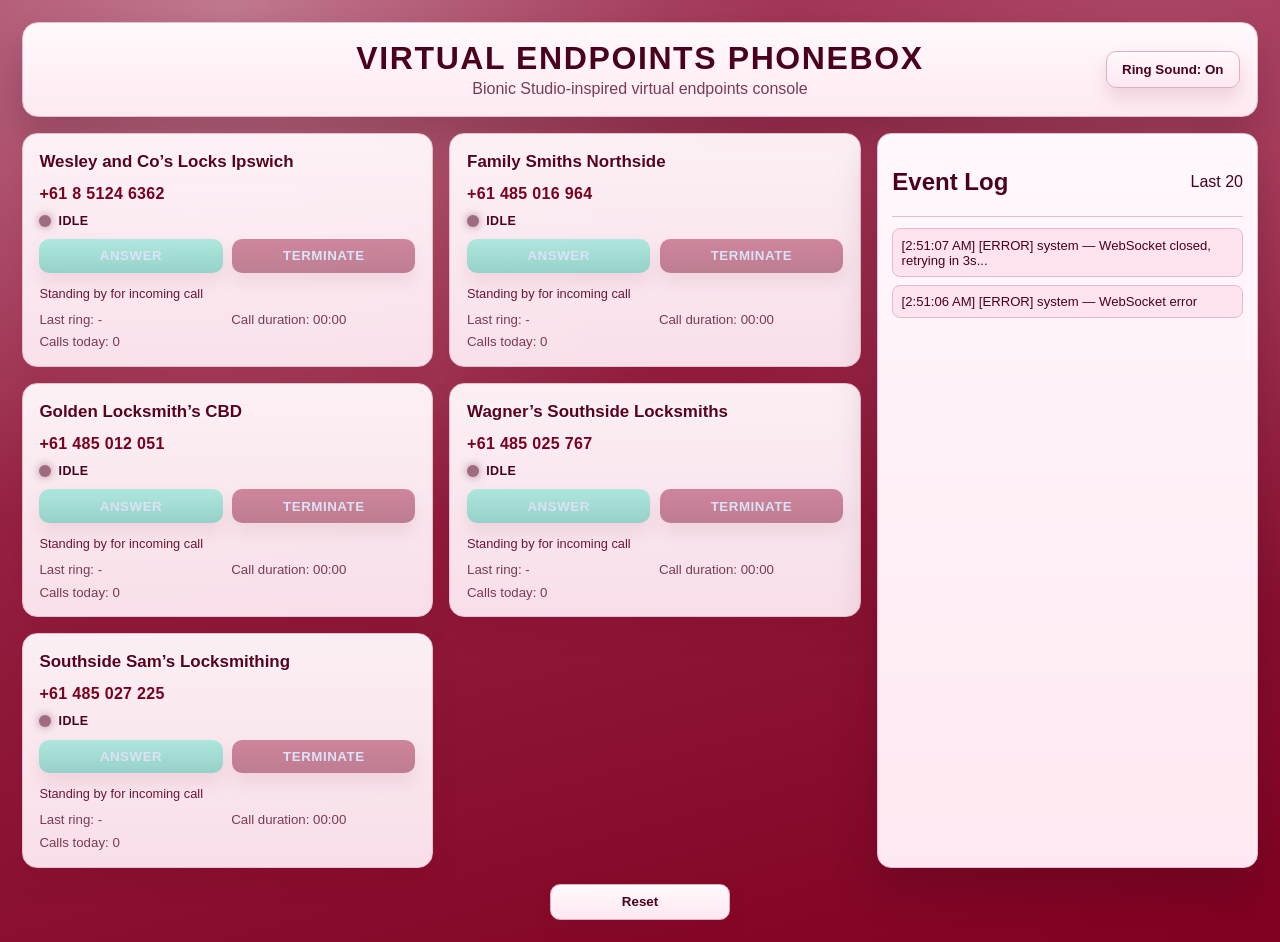
==== index.html @ b6687b48 "Add files via upload" ====
<!doctype html>
<html lang="en">
  <head>
    <meta charset="UTF-8" />
    <meta name="viewport" content="width=device-width, initial-scale=1.0" />
    <title>Virtual Endpoints Phonebox</title>
    <link rel="stylesheet" href="styles.css" />
  </head>
  <body>
    <div class="app-shell">
      <header class="topbar">
        <div class="title-wrap">
          <h1>Virtual Endpoints Phonebox</h1>
          <p class="subtitle">Bionic Studio-inspired virtual endpoints console</p>
        </div>
        <div class="topbar-controls">
          <button id="muteToggle" class="control-btn" aria-pressed="false">Ring Sound: On</button>
        </div>
      </header>

      <main>
        <section>
          <div id="endpointGrid" class="endpoint-grid" aria-live="polite"></div>
        </section>

        <aside class="event-panel">
          <div class="event-panel-header">
            <h2>Event Log</h2>
            <span>Last 20</span>
          </div>
          <ul id="eventLog" class="event-log"></ul>
        </aside>
      </main>

      <div class="footer-actions">
        <button id="resetBtn" class="reset-btn">Reset</button>
      </div>
    </div>

    <audio id="ringAudio" preload="auto" loop>
      <source src="https://actions.google.com/sounds/v1/alarms/phone_alerts_and_rings.ogg" type="audio/ogg" />
    </audio>

    <script src="app.js"></script>
  </body>
</html>
---- styles.css ----
:root {
  --bg: #800020;
  --bg-glow: #a4375a;
  --panel: rgba(255, 235, 244, 0.94);
  --panel-hi: rgba(255, 246, 250, 0.97);
  --panel-soft: #ffe3ee;
  --text: #4a001f;
  --muted: #7a3b55;
  --accent: #7a001f;
  --idle: #9f6b80;
  --ringing: #cf2238;
  --answered: #168f73;
  --completed: #3a6dcc;
  --error: #b81d3d;
  --border: #e3bfd0;
  --baby-blue: #b8dcff;
  --deep-shadow: 0 20px 40px rgba(57, 6, 25, 0.28);
}

* {
  box-sizing: border-box;
}

body {
  margin: 0;
  font-family: 'Inter', 'Segoe UI', Roboto, Helvetica, Arial, sans-serif;
  background:
    radial-gradient(circle at 18% 0%, rgba(255, 255, 255, 0.34), transparent 40%),
    radial-gradient(circle at 92% 10%, rgba(255, 205, 224, 0.2), transparent 36%),
    linear-gradient(165deg, var(--bg-glow), var(--bg));
  color: var(--text);
  min-height: 100vh;
}

.app-shell {
  max-width: 1320px;
  margin: 0 auto;
  padding: 1.35rem;
}

.topbar {
  display: grid;
  grid-template-columns: 1fr auto 1fr;
  align-items: center;
  gap: 1rem;
  padding: 1.1rem;
  background: linear-gradient(180deg, #fff9fc, #ffeaf2);
  border: 1px solid var(--border);
  border-radius: 16px;
  box-shadow: var(--deep-shadow);
}

.title-wrap {
  grid-column: 2;
  text-align: center;
}

h1 {
  margin: 0;
  letter-spacing: 0.05em;
  text-transform: uppercase;
}

.subtitle {
  margin: 0.2rem 0 0;
  color: var(--muted);
}

.topbar-controls {
  grid-column: 3;
  justify-self: end;
  display: flex;
  align-items: center;
}

.control-btn,
.reset-btn {
  background: linear-gradient(180deg, #fff9fc, #ffe7f1);
  color: var(--text);
  border: 1px solid #dcb1c3;
  border-radius: 10px;
  padding: 0.62rem 0.96rem;
  font-weight: 700;
  cursor: pointer;
  box-shadow: 0 10px 18px rgba(122, 0, 31, 0.12);
}

.control-btn:hover,
.reset-btn:hover {
  border-color: var(--accent);
}

main {
  margin-top: 1rem;
  display: grid;
  grid-template-columns: minmax(0, 2.2fr) minmax(300px, 1fr);
  gap: 1rem;
}

.endpoint-grid {
  display: grid;
  grid-template-columns: repeat(auto-fit, minmax(300px, 1fr));
  gap: 1rem;
}

.tile {
  border: 1px solid var(--border);
  background: linear-gradient(180deg, var(--panel-hi), var(--panel));
  border-radius: 15px;
  padding: 1.05rem;
  min-height: 220px;
  display: flex;
  flex-direction: column;
  gap: 0.7rem;
  transition: transform 0.2s ease, box-shadow 0.25s ease, border-color 0.2s ease;
  box-shadow: 0 14px 26px rgba(122, 0, 31, 0.14);
}

.tile:hover {
  transform: translateY(-3px);
  border-color: #cb8da8;
  box-shadow: 0 18px 30px rgba(122, 0, 31, 0.2);
}

.tile.ringing {
  border-color: var(--ringing);
  box-shadow: 0 0 0 2px rgba(207, 34, 56, 0.2), 0 0 20px rgba(207, 34, 56, 0.35);
}

.business {
  font-size: 1.06rem;
  font-weight: 800;
  line-height: 1.35;
  color: #5b001f;
  text-shadow: 0 1px 0 #fff, 0 0 8px rgba(255, 255, 255, 0.9);
}

.number {
  color: var(--accent);
  letter-spacing: 0.02em;
  font-weight: 700;
}

.status-row {
  display: flex;
  align-items: center;
  justify-content: space-between;
  gap: 0.5rem;
}

.status-chip {
  display: inline-flex;
  align-items: center;
  gap: 0.45rem;
  font-weight: 800;
  letter-spacing: 0.03em;
  text-transform: uppercase;
  font-size: 0.78rem;
}

.signal-icon {
  width: 12px;
  height: 12px;
  border-radius: 999px;
  background: var(--idle);
  box-shadow: 0 0 8px rgba(159, 107, 128, 0.8);
}

.status-ringing .signal-icon {
  background: var(--ringing);
  box-shadow: 0 0 10px rgba(207, 34, 56, 0.95);
  animation: beaconFlash 0.8s ease-in-out infinite;
}

.status-answered .signal-icon {
  background: var(--answered);
  box-shadow: 0 0 10px rgba(22, 143, 115, 0.9);
}

.status-completed .signal-icon,
.status-hanging_up .signal-icon {
  background: var(--completed);
  box-shadow: 0 0 9px rgba(58, 109, 204, 0.86);
}

.status-error .signal-icon {
  background: var(--error);
  box-shadow: 0 0 10px rgba(184, 29, 61, 0.95);
}

@keyframes beaconFlash {
  0%,
  100% { transform: scale(1); opacity: 1; }
  50% { transform: scale(1.25); opacity: 0.45; }
}

.actions-row {
  display: flex;
  gap: 0.6rem;
}

.action-btn {
  flex: 1;
  border: 0;
  border-radius: 10px;
  padding: 0.58rem 0.75rem;
  font-weight: 800;
  text-transform: uppercase;
  letter-spacing: 0.04em;
  cursor: pointer;
  color: var(--baby-blue);
  box-shadow: 0 10px 16px rgba(122, 0, 31, 0.16);
}

.answer-btn {
  background: linear-gradient(180deg, #52e6c8, #1fb99d);
}

.hangup-btn {
  background: linear-gradient(180deg, #9b0f39, #750024);
}

.action-btn:disabled {
  opacity: 0.45;
  cursor: not-allowed;
}

.meta {
  margin-top: auto;
  display: grid;
  grid-template-columns: 1fr 1fr;
  gap: 0.48rem;
  color: var(--muted);
  font-size: 0.83rem;
}

.action-hint {
  margin-top: 0.1rem;
  font-size: 0.8rem;
  color: #6d1737;
}

.event-panel {
  background: linear-gradient(180deg, #fff8fc, #ffe8f1);
  border: 1px solid var(--border);
  border-radius: 14px;
  padding: 0.9rem;
  min-height: 430px;
  box-shadow: var(--deep-shadow);
}

.event-panel-header {
  display: flex;
  justify-content: space-between;
  align-items: center;
  border-bottom: 1px solid var(--border);
  margin-bottom: 0.7rem;
}

.event-log {
  list-style: none;
  margin: 0;
  padding: 0;
  display: flex;
  flex-direction: column;
  gap: 0.48rem;
  max-height: 67vh;
  overflow: auto;
}

.event-log li {
  background: var(--panel-soft);
  border: 1px solid #e3bbcd;
  border-radius: 8px;
  padding: 0.52rem;
  font-size: 0.82rem;
}

.footer-actions {
  margin-top: 1rem;
  display: flex;
  justify-content: center;
}

.reset-btn {
  min-width: 180px;
}

@media (max-width: 950px) {
  main { grid-template-columns: 1fr; }

  .topbar {
    grid-template-columns: 1fr;
    text-align: center;
  }

  .title-wrap,
  .topbar-controls {
    grid-column: auto;
    justify-self: center;
  }
}
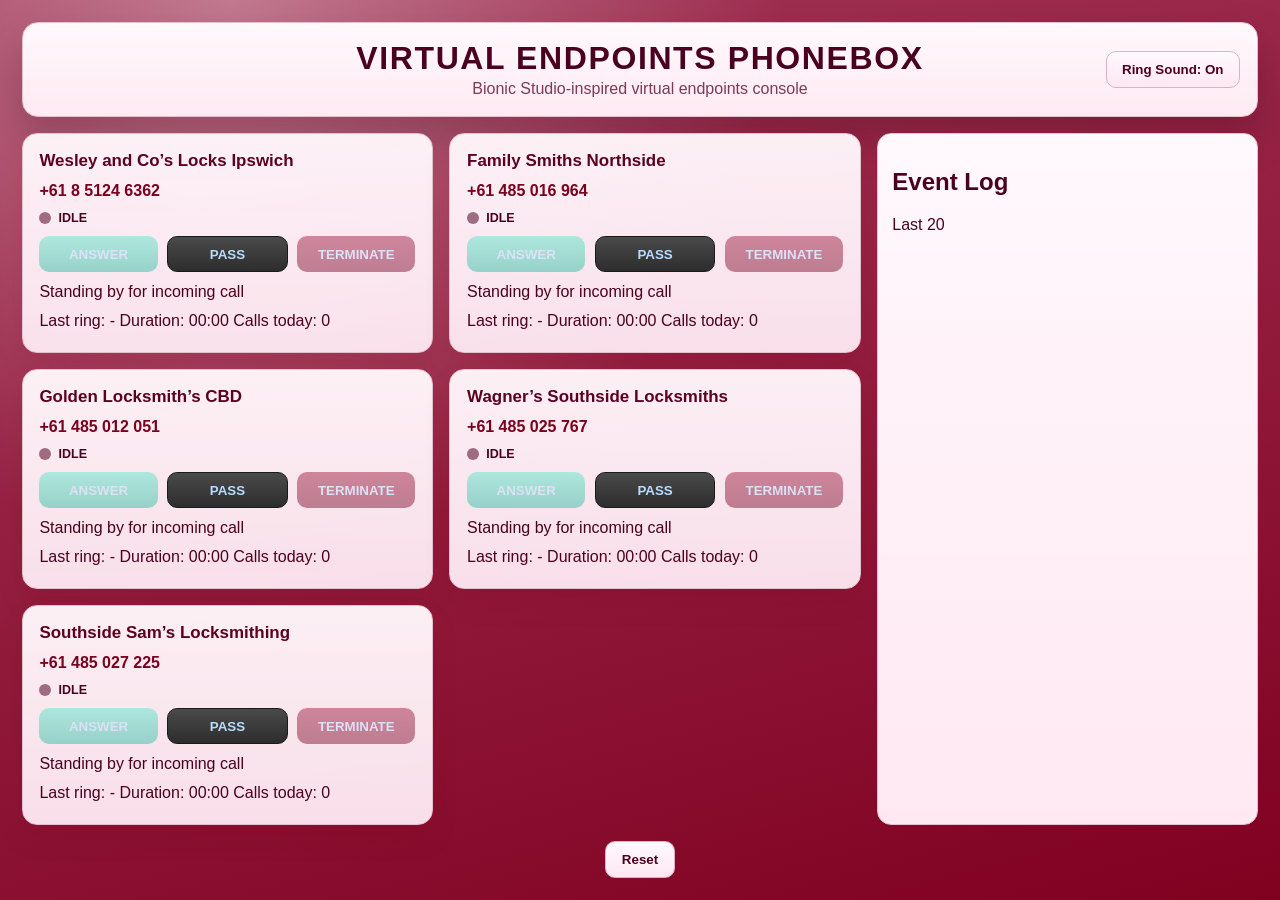
==== commit 2b4520e0: "Update index.html" ====
--- a/index.html
+++ b/index.html
@@ -4,6 +4,7 @@
     <meta charset="UTF-8" />
     <meta name="viewport" content="width=device-width, initial-scale=1.0" />
     <title>Virtual Endpoints Phonebox</title>
+    <script src="https://sdk.twilio.com/js/voice/releases/1.25.0/twilio.min.js"></script>
     <link rel="stylesheet" href="styles.css" />
   </head>
   <body>
@@ -37,6 +38,8 @@
       </div>
     </div>
 
+    <audio id="remoteAudio" autoplay></audio>
+
     <audio id="ringAudio" preload="auto" loop>
       <source src="https://actions.google.com/sounds/v1/alarms/phone_alerts_and_rings.ogg" type="audio/ogg" />
     </audio>
--- a/styles.css
+++ b/styles.css
@@ -17,32 +17,22 @@
   --deep-shadow: 0 20px 40px rgba(57, 6, 25, 0.28);
 }
 
-* {
-  box-sizing: border-box;
-}
+* { box-sizing: border-box; }
 
 body {
   margin: 0;
-  font-family: 'Inter', 'Segoe UI', Roboto, Helvetica, Arial, sans-serif;
-  background:
-    radial-gradient(circle at 18% 0%, rgba(255, 255, 255, 0.34), transparent 40%),
-    radial-gradient(circle at 92% 10%, rgba(255, 205, 224, 0.2), transparent 36%),
-    linear-gradient(165deg, var(--bg-glow), var(--bg));
+  font-family: 'Inter', sans-serif;
+  background: radial-gradient(circle at 18% 0%, rgba(255, 255, 255, 0.34), transparent 40%), linear-gradient(165deg, var(--bg-glow), var(--bg));
   color: var(--text);
   min-height: 100vh;
 }
 
-.app-shell {
-  max-width: 1320px;
-  margin: 0 auto;
-  padding: 1.35rem;
-}
+.app-shell { max-width: 1320px; margin: 0 auto; padding: 1.35rem; }
 
 .topbar {
   display: grid;
   grid-template-columns: 1fr auto 1fr;
   align-items: center;
-  gap: 1rem;
   padding: 1.1rem;
   background: linear-gradient(180deg, #fff9fc, #ffeaf2);
   border: 1px solid var(--border);
@@ -50,31 +40,12 @@
   box-shadow: var(--deep-shadow);
 }
 
-.title-wrap {
-  grid-column: 2;
-  text-align: center;
-}
+.title-wrap { grid-column: 2; text-align: center; }
+h1 { margin: 0; letter-spacing: 0.05em; text-transform: uppercase; }
+.subtitle { margin: 0.2rem 0 0; color: var(--muted); }
 
-h1 {
-  margin: 0;
-  letter-spacing: 0.05em;
-  text-transform: uppercase;
-}
-
-.subtitle {
-  margin: 0.2rem 0 0;
-  color: var(--muted);
-}
-
-.topbar-controls {
-  grid-column: 3;
-  justify-self: end;
-  display: flex;
-  align-items: center;
-}
-
-.control-btn,
-.reset-btn {
+.topbar-controls { grid-column: 3; justify-self: end; }
+.control-btn, .reset-btn {
   background: linear-gradient(180deg, #fff9fc, #ffe7f1);
   color: var(--text);
   border: 1px solid #dcb1c3;
@@ -82,26 +53,10 @@
   padding: 0.62rem 0.96rem;
   font-weight: 700;
   cursor: pointer;
-  box-shadow: 0 10px 18px rgba(122, 0, 31, 0.12);
 }
 
-.control-btn:hover,
-.reset-btn:hover {
-  border-color: var(--accent);
-}
-
-main {
-  margin-top: 1rem;
-  display: grid;
-  grid-template-columns: minmax(0, 2.2fr) minmax(300px, 1fr);
-  gap: 1rem;
-}
-
-.endpoint-grid {
-  display: grid;
-  grid-template-columns: repeat(auto-fit, minmax(300px, 1fr));
-  gap: 1rem;
-}
+main { margin-top: 1rem; display: grid; grid-template-columns: minmax(0, 2.2fr) minmax(300px, 1fr); gap: 1rem; }
+.endpoint-grid { display: grid; grid-template-columns: repeat(auto-fit, minmax(300px, 1fr)); gap: 1rem; }
 
 .tile {
   border: 1px solid var(--border);
@@ -112,87 +67,20 @@
   display: flex;
   flex-direction: column;
   gap: 0.7rem;
-  transition: transform 0.2s ease, box-shadow 0.25s ease, border-color 0.2s ease;
   box-shadow: 0 14px 26px rgba(122, 0, 31, 0.14);
 }
 
-.tile:hover {
-  transform: translateY(-3px);
-  border-color: #cb8da8;
-  box-shadow: 0 18px 30px rgba(122, 0, 31, 0.2);
-}
+.tile.ringing { border-color: var(--ringing); box-shadow: 0 0 20px rgba(207, 34, 56, 0.35); }
+.business { font-size: 1.06rem; font-weight: 800; color: #5b001f; }
+.number { color: var(--accent); font-weight: 700; }
+.status-row { display: flex; align-items: center; justify-content: space-between; }
+.status-chip { display: inline-flex; align-items: center; gap: 0.45rem; font-weight: 800; text-transform: uppercase; font-size: 0.78rem; }
+.signal-icon { width: 12px; height: 12px; border-radius: 999px; background: var(--idle); }
 
-.tile.ringing {
-  border-color: var(--ringing);
-  box-shadow: 0 0 0 2px rgba(207, 34, 56, 0.2), 0 0 20px rgba(207, 34, 56, 0.35);
-}
+.status-ringing .signal-icon { background: var(--ringing); animation: beaconFlash 0.8s ease-in-out infinite; }
+@keyframes beaconFlash { 0%, 100% { transform: scale(1); opacity: 1; } 50% { transform: scale(1.25); opacity: 0.45; } }
 
-.business {
-  font-size: 1.06rem;
-  font-weight: 800;
-  line-height: 1.35;
-  color: #5b001f;
-  text-shadow: 0 1px 0 #fff, 0 0 8px rgba(255, 255, 255, 0.9);
-}
-
-.number {
-  color: var(--accent);
-  letter-spacing: 0.02em;
-  font-weight: 700;
-}
-
-.status-row {
-  display: flex;
-  align-items: center;
-  justify-content: space-between;
-  gap: 0.5rem;
-}
-
-.status-chip {
-  display: inline-flex;
-  align-items: center;
-  gap: 0.45rem;
-  font-weight: 800;
-  letter-spacing: 0.03em;
-  text-transform: uppercase;
-  font-size: 0.78rem;
-}
-
-.signal-icon {
-  width: 12px;
-  height: 12px;
-  border-radius: 999px;
-  background: var(--idle);
-  box-shadow: 0 0 8px rgba(159, 107, 128, 0.8);
-}
-
-.status-ringing .signal-icon {
-  background: var(--ringing);
-  box-shadow: 0 0 10px rgba(207, 34, 56, 0.95);
-  animation: beaconFlash 0.8s ease-in-out infinite;
-}
-
-.status-answered .signal-icon {
-  background: var(--answered);
-  box-shadow: 0 0 10px rgba(22, 143, 115, 0.9);
-}
-
-.status-completed .signal-icon,
-.status-hanging_up .signal-icon {
-  background: var(--completed);
-  box-shadow: 0 0 9px rgba(58, 109, 204, 0.86);
-}
-
-.status-error .signal-icon {
-  background: var(--error);
-  box-shadow: 0 0 10px rgba(184, 29, 61, 0.95);
-}
-
-@keyframes beaconFlash {
-  0%,
-  100% { transform: scale(1); opacity: 1; }
-  50% { transform: scale(1.25); opacity: 0.45; }
-}
+/* [Previous root and base styles...] */
 
 .actions-row {
   display: flex;
@@ -206,97 +94,25 @@
   padding: 0.58rem 0.75rem;
   font-weight: 800;
   text-transform: uppercase;
-  letter-spacing: 0.04em;
+  color: var(--baby-blue);
   cursor: pointer;
-  color: var(--baby-blue);
-  box-shadow: 0 10px 16px rgba(122, 0, 31, 0.16);
 }
 
-.answer-btn {
-  background: linear-gradient(180deg, #52e6c8, #1fb99d);
+.pass-btn {
+  background: linear-gradient(180deg, #4a4a4a, #2d2d2d) !important;
+  border: 1px solid #1a1a1a !important;
+  opacity: 1 !important; /* Forces visibility over old transparent styles */
 }
 
-.hangup-btn {
-  background: linear-gradient(180deg, #9b0f39, #750024);
-}
+.answer-btn { background: linear-gradient(180deg, #52e6c8, #1fb99d); }
+.hangup-btn { background: linear-gradient(180deg, #9b0f39, #750024); }
 
 .action-btn:disabled {
   opacity: 0.45;
   cursor: not-allowed;
 }
+.event-panel { background: linear-gradient(180deg, #fff8fc, #ffe8f1); border: 1px solid var(--border); border-radius: 14px; padding: 0.9rem; }
+.event-log { list-style: none; margin: 0; padding: 0; max-height: 67vh; overflow: auto; display: flex; flex-direction: column; gap: 0.48rem; }
+.event-log li { background: var(--panel-soft); border: 1px solid #e3bbcd; border-radius: 8px; padding: 0.52rem; font-size: 0.82rem; }
+.footer-actions { margin-top: 1rem; display: flex; justify-content: center; }
 
-.meta {
-  margin-top: auto;
-  display: grid;
-  grid-template-columns: 1fr 1fr;
-  gap: 0.48rem;
-  color: var(--muted);
-  font-size: 0.83rem;
-}
-
-.action-hint {
-  margin-top: 0.1rem;
-  font-size: 0.8rem;
-  color: #6d1737;
-}
-
-.event-panel {
-  background: linear-gradient(180deg, #fff8fc, #ffe8f1);
-  border: 1px solid var(--border);
-  border-radius: 14px;
-  padding: 0.9rem;
-  min-height: 430px;
-  box-shadow: var(--deep-shadow);
-}
-
-.event-panel-header {
-  display: flex;
-  justify-content: space-between;
-  align-items: center;
-  border-bottom: 1px solid var(--border);
-  margin-bottom: 0.7rem;
-}
-
-.event-log {
-  list-style: none;
-  margin: 0;
-  padding: 0;
-  display: flex;
-  flex-direction: column;
-  gap: 0.48rem;
-  max-height: 67vh;
-  overflow: auto;
-}
-
-.event-log li {
-  background: var(--panel-soft);
-  border: 1px solid #e3bbcd;
-  border-radius: 8px;
-  padding: 0.52rem;
-  font-size: 0.82rem;
-}
-
-.footer-actions {
-  margin-top: 1rem;
-  display: flex;
-  justify-content: center;
-}
-
-.reset-btn {
-  min-width: 180px;
-}
-
-@media (max-width: 950px) {
-  main { grid-template-columns: 1fr; }
-
-  .topbar {
-    grid-template-columns: 1fr;
-    text-align: center;
-  }
-
-  .title-wrap,
-  .topbar-controls {
-    grid-column: auto;
-    justify-self: center;
-  }
-}
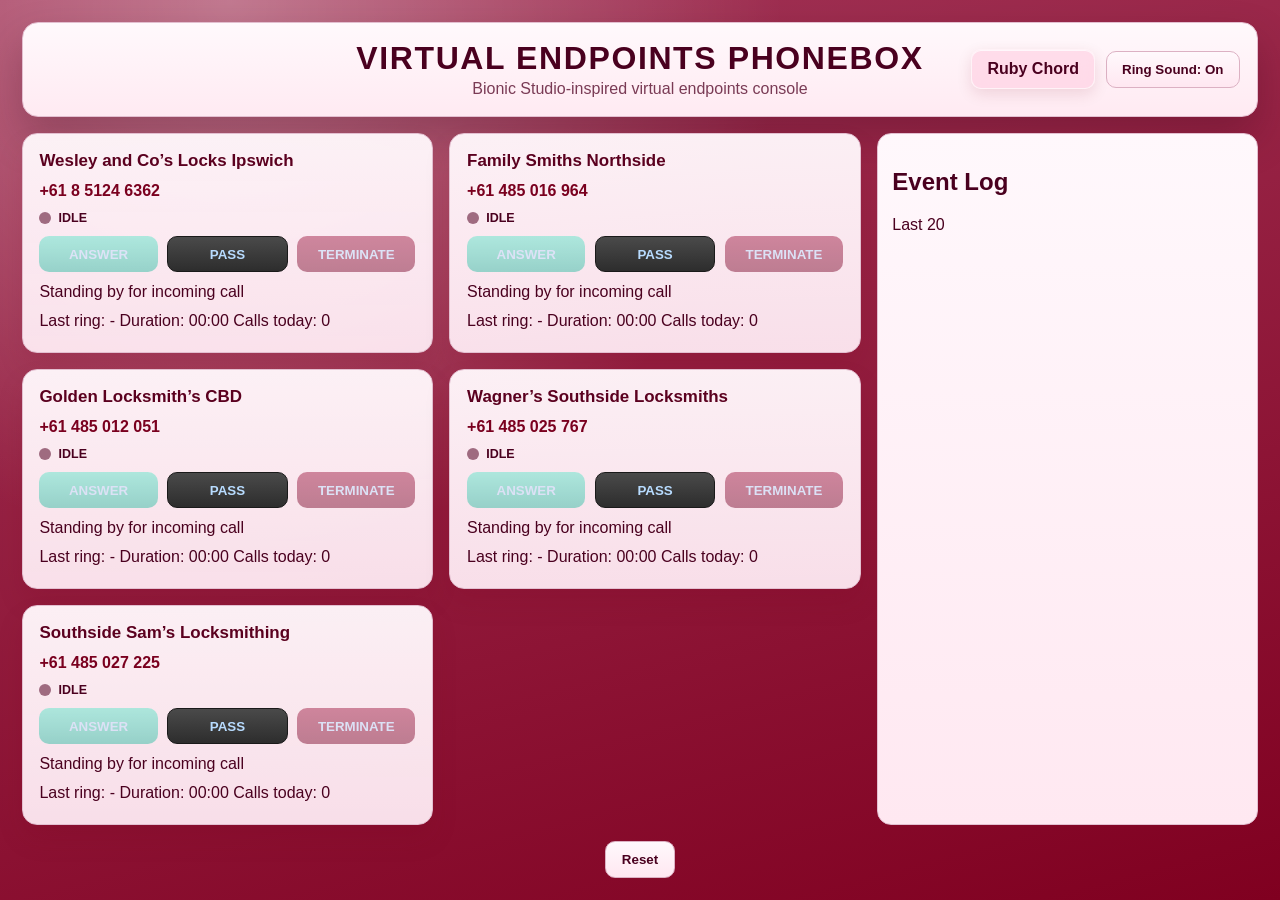
==== commit 46d4fe2e: "Add playable Ruby Chord web instrument" ====
--- a/index.html
+++ b/index.html
@@ -2,8 +2,9 @@
 <html lang="en">
   <head>
     <meta charset="UTF-8" />
-    <meta name="viewport" content="width=device-width, initial-scale=1.0" />
-    <title>Virtual Endpoints Phonebox</title>
+    <meta name="viewport" content="width=device-width, initial-scale=1.0" />
+    <title>Virtual Endpoints Phonebox</title>
+    <link rel="icon" href="data:image/svg+xml,<svg xmlns=%22http://www.w3.org/2000/svg%22 viewBox=%220 0 64 64%22><circle cx=%2232%22 cy=%2232%22 r=%2230%22 fill=%22%23800020%22/><text x=%2232%22 y=%2242%22 text-anchor=%22middle%22 font-size=%2234%22 fill=%22%23f6b8b8%22>R</text></svg>" />
     <script src="https://sdk.twilio.com/js/voice/releases/1.25.0/twilio.min.js"></script>
     <link rel="stylesheet" href="styles.css" />
   </head>
@@ -14,9 +15,10 @@
           <h1>Virtual Endpoints Phonebox</h1>
           <p class="subtitle">Bionic Studio-inspired virtual endpoints console</p>
         </div>
-        <div class="topbar-controls">
-          <button id="muteToggle" class="control-btn" aria-pressed="false">Ring Sound: On</button>
-        </div>
+        <div class="topbar-controls">
+          <a class="rubychord-link" href="rubychord/" aria-label="Open the Ruby Chord web instrument">Ruby Chord</a>
+          <button id="muteToggle" class="control-btn" aria-pressed="false">Ring Sound: On</button>
+        </div>
       </header>
 
       <main>
--- a/styles.css
+++ b/styles.css
@@ -44,16 +44,33 @@
 h1 { margin: 0; letter-spacing: 0.05em; text-transform: uppercase; }
 .subtitle { margin: 0.2rem 0 0; color: var(--muted); }
 
-.topbar-controls { grid-column: 3; justify-self: end; }
-.control-btn, .reset-btn {
-  background: linear-gradient(180deg, #fff9fc, #ffe7f1);
-  color: var(--text);
-  border: 1px solid #dcb1c3;
+.topbar-controls { grid-column: 3; justify-self: end; display: flex; align-items: center; gap: .65rem; }
+.control-btn, .reset-btn, .rubychord-link {
+  background: linear-gradient(180deg, #fff9fc, #ffe7f1);
+  color: var(--text);
+  border: 1px solid #dcb1c3;
   border-radius: 10px;
   padding: 0.62rem 0.96rem;
-  font-weight: 700;
-  cursor: pointer;
-}
+  font-weight: 700;
+  cursor: pointer;
+}
+
+.rubychord-link {
+  text-decoration: none;
+  background: rgba(255, 201, 222, .55);
+  border-color: rgba(255, 255, 255, .62);
+  box-shadow: inset 0 1px rgba(255,255,255,.75), 0 5px 15px rgba(122,0,31,.12);
+  backdrop-filter: blur(8px);
+  transition: transform .16s ease, background .16s ease, box-shadow .16s ease;
+}
+
+.rubychord-link:hover,
+.rubychord-link:focus-visible {
+  background: rgba(255, 218, 232, .78);
+  box-shadow: inset 0 1px #fff, 0 7px 18px rgba(122,0,31,.2);
+  transform: translateY(-1px);
+  outline: none;
+}
 
 main { margin-top: 1rem; display: grid; grid-template-columns: minmax(0, 2.2fr) minmax(300px, 1fr); gap: 1rem; }
 .endpoint-grid { display: grid; grid-template-columns: repeat(auto-fit, minmax(300px, 1fr)); gap: 1rem; }
